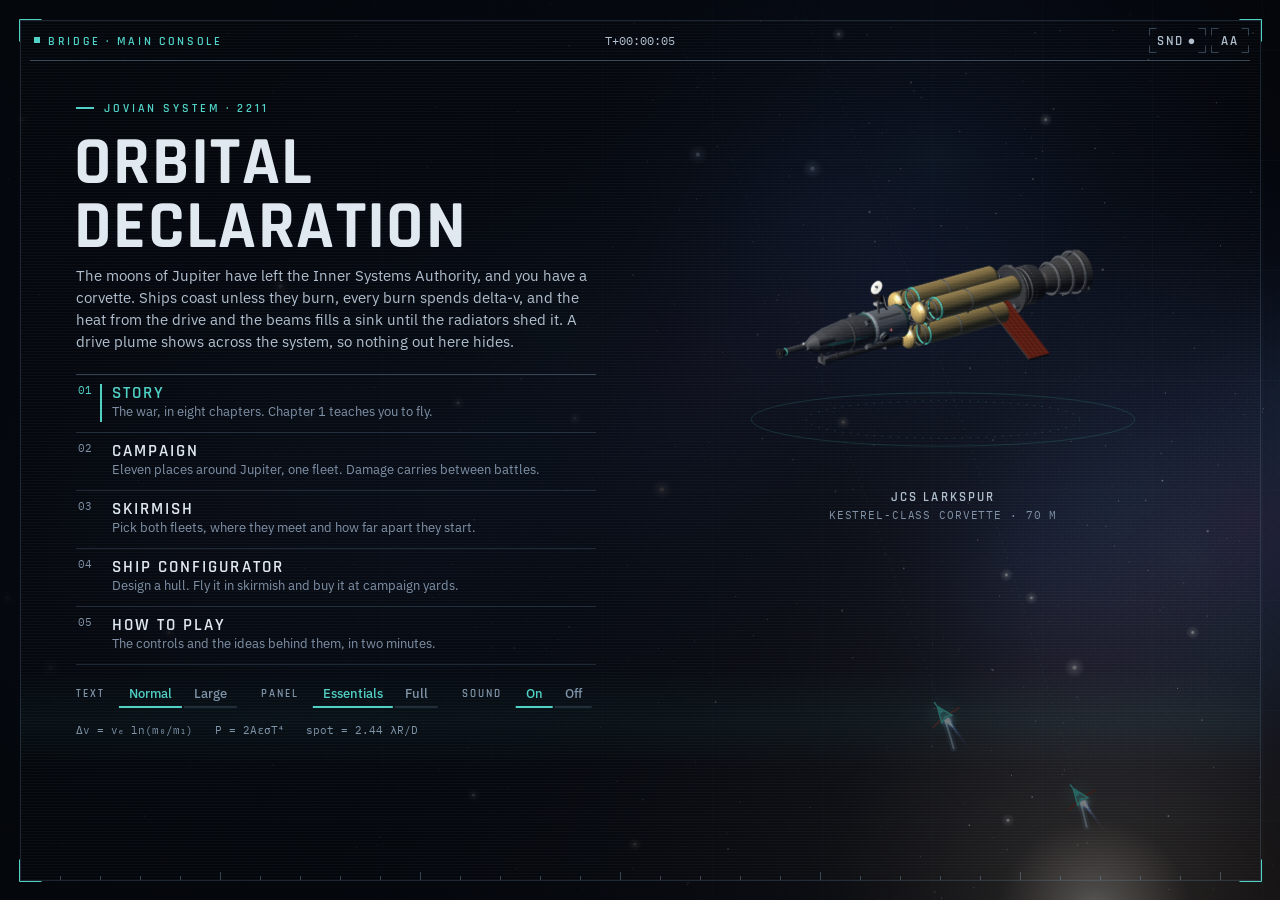
==== index.html @ f6b1c100 "Orbital Declaration v13: the game as live on Netlify The whole game tree as published at https://orb" ====
<!DOCTYPE html>
<html lang="en">
<head>
<meta charset="utf-8">
<meta name="viewport" content="width=device-width, initial-scale=1, viewport-fit=cover">
<title>Orbital Declaration</title>
<meta name="description" content="A hard science fiction space combat game. Newtonian motion, the rocket equation, heat that has to go somewhere, and no stealth at all. Eight story chapters, a campaign around Jupiter, skirmishes and a ship configurator.">
<meta name="theme-color" content="#04070c">
<meta name="color-scheme" content="dark">
<meta name="application-name" content="Orbital Declaration">
<meta name="apple-mobile-web-app-capable" content="yes">
<meta name="apple-mobile-web-app-status-bar-style" content="black-translucent">
<meta name="apple-mobile-web-app-title" content="Orbital Declaration">
<meta name="mobile-web-app-capable" content="yes">
<link rel="canonical" href="https://orbital-declaration.netlify.app/">
<link rel="icon" href="assets/site/icon.svg" type="image/svg+xml">
<link rel="alternate icon" href="favicon.ico" sizes="32x32">
<link rel="apple-touch-icon" href="assets/site/apple-touch-icon.png">
<link rel="manifest" href="manifest.webmanifest">
<meta property="og:type" content="website">
<meta property="og:site_name" content="Orbital Declaration">
<meta property="og:title" content="Orbital Declaration">
<meta property="og:description" content="A hard science fiction space combat game. Newtonian motion, the rocket equation, heat that has to go somewhere, and no stealth at all. Eight story chapters, a campaign around Jupiter, skirmishes and a ship configurator.">
<meta property="og:url" content="https://orbital-declaration.netlify.app/">
<meta property="og:image" content="https://orbital-declaration.netlify.app/assets/site/og.png">
<meta property="og:image:width" content="1200">
<meta property="og:image:height" content="630">
<meta property="og:image:alt" content="A cruiser under thrust in the Jovian system, with the title Orbital Declaration">
<meta name="twitter:card" content="summary_large_image">
<meta name="twitter:title" content="Orbital Declaration">
<meta name="twitter:description" content="A hard science fiction space combat game. Newtonian motion, the rocket equation, heat that has to go somewhere, and no stealth at all. Eight story chapters, a campaign around Jupiter, skirmishes and a ship configurator.">
<meta name="twitter:image" content="https://orbital-declaration.netlify.app/assets/site/og.png">
<link rel="preload" href="assets/site/fonts/rajdhani-700-latin.woff2" as="font" type="font/woff2" crossorigin>
<link rel="preload" href="assets/site/fonts/plexsans-400-latin.woff2" as="font" type="font/woff2" crossorigin>
<style>
  /* Fonts are served with the page (assets/site/fonts, SIL OFL): no third-party request on first load. */
  /* Self-hosted subsets of Rajdhani and IBM Plex (SIL Open Font License), from Google Fonts. */
  @font-face { font-family: 'IBM Plex Mono'; font-style: normal; font-weight: 400; font-display: swap; src: url(assets/site/fonts/plexmono-400-latin.woff2) format('woff2'); unicode-range: U+0000-00FF, U+0131, U+0152-0153, U+02BB-02BC, U+02C6, U+02DA, U+02DC, U+0304, U+0308, U+0329, U+2000-206F, U+20AC, U+2122, U+2191, U+2193, U+2212, U+2215, U+FEFF, U+FFFD; }
  @font-face { font-family: 'IBM Plex Mono'; font-style: normal; font-weight: 500; font-display: swap; src: url(assets/site/fonts/plexmono-500-latin.woff2) format('woff2'); unicode-range: U+0000-00FF, U+0131, U+0152-0153, U+02BB-02BC, U+02C6, U+02DA, U+02DC, U+0304, U+0308, U+0329, U+2000-206F, U+20AC, U+2122, U+2191, U+2193, U+2212, U+2215, U+FEFF, U+FFFD; }
  @font-face { font-family: 'IBM Plex Sans'; font-style: normal; font-weight: 400 500; font-display: swap; src: url(assets/site/fonts/plexsans-400-greek.woff2) format('woff2'); unicode-range: U+0370-0377, U+037A-037F, U+0384-038A, U+038C, U+038E-03A1, U+03A3-03FF; }
  @font-face { font-family: 'IBM Plex Sans'; font-style: normal; font-weight: 400 500; font-display: swap; src: url(assets/site/fonts/plexsans-400-latin.woff2) format('woff2'); unicode-range: U+0000-00FF, U+0131, U+0152-0153, U+02BB-02BC, U+02C6, U+02DA, U+02DC, U+0304, U+0308, U+0329, U+2000-206F, U+20AC, U+2122, U+2191, U+2193, U+2212, U+2215, U+FEFF, U+FFFD; }
  @font-face { font-family: 'Rajdhani'; font-style: normal; font-weight: 500; font-display: swap; src: url(assets/site/fonts/rajdhani-500-latin.woff2) format('woff2'); unicode-range: U+0000-00FF, U+0131, U+0152-0153, U+02BB-02BC, U+02C6, U+02DA, U+02DC, U+0304, U+0308, U+0329, U+2000-206F, U+20AC, U+2122, U+2191, U+2193, U+2212, U+2215, U+FEFF, U+FFFD; }
  @font-face { font-family: 'Rajdhani'; font-style: normal; font-weight: 600; font-display: swap; src: url(assets/site/fonts/rajdhani-600-latin.woff2) format('woff2'); unicode-range: U+0000-00FF, U+0131, U+0152-0153, U+02BB-02BC, U+02C6, U+02DA, U+02DC, U+0304, U+0308, U+0329, U+2000-206F, U+20AC, U+2122, U+2191, U+2193, U+2212, U+2215, U+FEFF, U+FFFD; }
  @font-face { font-family: 'Rajdhani'; font-style: normal; font-weight: 700; font-display: swap; src: url(assets/site/fonts/rajdhani-700-latin.woff2) format('woff2'); unicode-range: U+0000-00FF, U+0131, U+0152-0153, U+02BB-02BC, U+02C6, U+02DA, U+02DC, U+0304, U+0308, U+0329, U+2000-206F, U+20AC, U+2122, U+2191, U+2193, U+2212, U+2215, U+FEFF, U+FFFD; }
  /* Bridge glass: everything on screen is a readout projected on the bridge's glass. No cards, no rounded web
     controls, no frosted boxes. Hairlines, corner ticks, lit keys, tabular figures. */
  :root {
    --ground: #04070c; --glass: rgba(5, 9, 15, 0.74); --glass-2: rgba(5, 9, 15, 0.9); --glass-3: rgba(5, 9, 15, 0.97); --decide: #7fb8ff;
    --line: rgba(120, 150, 180, 0.22); --line-2: rgba(120, 150, 180, 0.42);
    --ink: #e0e8f0; --ink-2: #b1bfce; --dim: #7f91a7; --accent: #4fd1c5; --accent-ink: #04141a; --accent-2: #f0a04b; --civ: #b9c3d1;
    --good: #7ad97a; --warn: #ffb454; --crit: #ff6b6b; --blue: #7fb8ff; --brake: #8fa6bf;
    --display: 'Rajdhani', 'Bahnschrift', 'DIN Alternate', 'Segoe UI', sans-serif;
    --mono: 'IBM Plex Mono', ui-monospace, 'SF Mono', Menlo, Consolas, monospace;
    --sans: 'IBM Plex Sans', 'Segoe UI', system-ui, sans-serif;
    --tick: linear-gradient(var(--accent), var(--accent));
    --tickd: linear-gradient(var(--line-2), var(--line-2));
    color-scheme: dark;
  }
  html, body { height: 100%; }
  body { margin: 0; background: var(--ground); color: var(--ink); font-family: var(--sans); font-size: 14px; line-height: 1.45; overflow: hidden; -webkit-font-smoothing: antialiased; }
  html[data-text="large"] #hud, html[data-text="large"] #screens, html[data-text="large"] #tooltip { zoom: 1.18; }
  #app { position: relative; width: 100%; height: 100%; overflow: hidden; }
  #view { position: absolute; inset: 0; width: 100%; height: 100%; display: block; cursor: crosshair; touch-action: none; }
  ::-webkit-scrollbar { width: 6px; height: 6px; } ::-webkit-scrollbar-thumb { background: var(--line-2); } ::-webkit-scrollbar-track { background: transparent; }
  button, input, select { font: inherit; color: inherit; }
  /* keys: flat, square, bracketed at the corners; lit when active */
  button { background: transparent; border: 0; border-radius: 0; padding: 6px 12px; cursor: pointer; font-family: var(--display); font-weight: 600; letter-spacing: 0.1em; text-transform: uppercase; font-size: 12.5px; color: var(--ink-2); line-height: 1.2;
    background-image: var(--tickd), var(--tickd), var(--tickd), var(--tickd), var(--tickd), var(--tickd), var(--tickd), var(--tickd);
    background-size: 7px 1px, 1px 7px, 7px 1px, 1px 7px, 7px 1px, 1px 7px, 7px 1px, 1px 7px;
    background-position: left top, left top, right top, right top, left bottom, left bottom, right bottom, right bottom;
    background-repeat: no-repeat; transition: color 0.12s, background-color 0.12s; }
  button:hover { color: var(--ink); background-image: var(--tick), var(--tick), var(--tick), var(--tick), var(--tick), var(--tick), var(--tick), var(--tick); background-color: rgba(79,209,197,0.07); }
  button:focus-visible, input:focus-visible, select:focus-visible, [tabindex]:focus-visible { outline: 1px solid var(--accent); outline-offset: 2px; }
  button.primary { color: var(--accent); background-image: var(--tick), var(--tick), var(--tick), var(--tick), var(--tick), var(--tick), var(--tick), var(--tick); }
  button.primary:hover { background-color: var(--accent); color: var(--accent-ink); }
  button.active { background-color: var(--accent); color: var(--accent-ink); background-image: none; }
  button.danger { color: #ffb0b0; } button.danger:hover { background-color: rgba(255,107,107,0.14); }
  button.ghost { background-image: none; color: var(--dim); } button.ghost:hover { color: var(--ink); background-color: transparent; }
  button:disabled { opacity: 0.35; cursor: default; }
  button.sm { padding: 4px 9px; font-size: 11.5px; }
  button kbd { font-family: var(--mono); font-size: 9.5px; letter-spacing: 0; color: var(--dim); margin-left: 8px; border: 1px solid var(--line-2); padding: 0 4px; line-height: 13px; vertical-align: 1px; }
  button.active kbd, button.primary:hover kbd { color: var(--accent-ink); border-color: rgba(4,20,26,0.5); }
  input[type=range] { width: 100%; accent-color: var(--accent); }
  input[type=number], select { background: rgba(4,7,12,0.7); border: 0; border-bottom: 1px solid var(--line-2); border-radius: 0; padding: 4px 6px; font-family: var(--mono); font-size: 13px; width: 6.5em; color: var(--ink); }
  select { width: auto; }
  h1, h2, h3, h4 { font-family: var(--display); margin: 0; text-wrap: balance; letter-spacing: 0.02em; }
  h3 { font-size: 11.5px; text-transform: uppercase; letter-spacing: 0.18em; color: var(--dim); font-weight: 600; display: flex; align-items: center; gap: 8px; }
  h3::after { content: ''; flex: 1; height: 1px; background: var(--line); }
  .mono, .num { font-family: var(--mono); font-variant-numeric: tabular-nums; }
  [data-tip] { cursor: help; }
  .dim { color: var(--dim); }
  /* glass readouts: scrim, hairline, accent corner ticks; the background stays put while the content scrolls */
  .glass { background-color: var(--glass); border: 1px solid var(--line);
    background-image: var(--tick), var(--tick), var(--tick), var(--tick), repeating-linear-gradient(0deg, rgba(255,255,255,0.022) 0 1px, transparent 1px 3px);
    background-size: 14px 2px, 2px 14px, 14px 2px, 2px 14px, auto;
    background-position: left top, left top, right bottom, right bottom, 0 0; background-repeat: no-repeat, no-repeat, no-repeat, no-repeat, repeat; }

  /* ---- HUD ---- */
  #hud { position: absolute; inset: 0; pointer-events: none; display: grid; grid-template-rows: auto 1fr auto; grid-template-columns: 244px 1fr 328px; grid-template-areas: "top top top" "fleet . ship" "bottom bottom ship"; }
  #hud > * { pointer-events: auto; }
  #topbar { grid-area: top; display: flex; align-items: center; justify-content: space-between; gap: 12px; padding: 5px 14px; padding-top: calc(5px + env(safe-area-inset-top, 0px)); background: linear-gradient(180deg, rgba(4,7,12,0.92), rgba(4,7,12,0.55)); border-bottom: 1px solid var(--line); }
  .tb-left { display: flex; align-items: baseline; gap: 12px; min-width: 0; }
  .tb-left .mode { font-family: var(--display); font-weight: 700; letter-spacing: 0.22em; color: var(--accent); font-size: 11.5px; text-transform: uppercase; white-space: nowrap; }
  .tb-left .mission { font-family: var(--display); font-weight: 600; font-size: 17px; letter-spacing: 0.06em; text-transform: uppercase; white-space: nowrap; overflow: hidden; text-overflow: ellipsis; color: var(--ink-2); }
  .tb-mid { display: flex; align-items: center; gap: 14px; }
  #clock { font-family: var(--display); font-weight: 600; font-size: 24px; letter-spacing: 0.08em; font-variant-numeric: tabular-nums; color: var(--ink); line-height: 1; }
  .tb-right { display: flex; align-items: center; gap: 4px; }
  .tb-right > button { background-image: none; color: var(--dim); padding: 6px 9px; }
  .tb-right > button:hover { color: var(--accent); background-color: transparent; }
  .seg { display: inline-flex; gap: 1px; margin-right: 8px; }
  .seg button { background-image: none; border-bottom: 2px solid var(--line); padding: 5px 8px; min-width: 38px; color: var(--dim); }
  .seg button:hover { color: var(--ink); background-color: transparent; border-bottom-color: var(--line-2); }
  .seg button.active kbd { color: var(--accent); border-color: var(--accent); }
  .seg button.active { background-color: transparent; color: var(--accent); border-bottom-color: var(--accent); }
  #fleet { grid-area: fleet; align-self: start; margin: 12px; max-height: calc(100% - 24px); overflow: auto; }
  #fleet h3, #shipPanel h3 { padding: 8px 12px 4px; }
  .fleet-row { display: grid; grid-template-columns: 1fr auto; gap: 2px 8px; padding: 7px 12px 7px 14px; border-top: 1px solid var(--line); cursor: pointer; position: relative; }
  .fleet-row:hover { background: rgba(120,150,180,0.08); }
  .fleet-row.selected { background: rgba(79,209,197,0.1); box-shadow: inset 3px 0 0 var(--accent); }
  .fleet-row.targeted { box-shadow: inset 3px 0 0 var(--warn); }
  .fleet-row .name { font-family: var(--display); font-weight: 600; font-size: 15px; white-space: nowrap; overflow: hidden; text-overflow: ellipsis; min-width: 0; letter-spacing: 0.03em; }
  .fleet-row .order { font-family: var(--mono); font-size: 10.5px; color: var(--dim); text-align: right; text-transform: uppercase; letter-spacing: 0.06em; align-self: center; }
  .fleet-row .bars { grid-column: 1 / -1; display: grid; grid-template-columns: repeat(3, 1fr); gap: 6px; }
  .bar { height: 3px; background: rgba(255,255,255,0.1); overflow: hidden; position: relative; }
  .bar > i { position: absolute; left: 0; top: 0; bottom: 0; background: var(--blue); }
  .bar.heat > i { background: var(--good); } .bar.heat.warn > i { background: var(--warn); } .bar.heat.crit > i { background: var(--crit); }
  .bar.hull > i { background: var(--ink-2); } .bar.hull.crit > i { background: var(--crit); }
  .bar.dv > i { background: var(--blue); }
  .fleet-row.hostile .name { color: var(--accent-2); }
  .fleet-row.disabled { opacity: 0.55; }

  #shipPanel { grid-area: ship; margin: 12px; overflow: auto; display: flex; flex-direction: column; }
  #shipPanel .head { padding: 10px 12px 6px; display: flex; justify-content: space-between; align-items: flex-start; gap: 8px; }
  .portrait-wrap { position: relative; }
  .portrait-wrap .head-tools { position: absolute; top: 4px; right: 8px; display: flex; gap: 4px; }
  #shipPanel .head .name { font-family: var(--display); font-weight: 700; font-size: 19px; line-height: 1.05; letter-spacing: 0.03em; }
  #shipPanel .head .cls { color: var(--dim); font-size: 11px; font-family: var(--mono); text-transform: uppercase; letter-spacing: 0.08em; margin-top: 3px; }
  .head-r { display: flex; flex-direction: column; gap: 5px; align-items: flex-end; }
  .head-r .btnrow { justify-content: flex-end; }
  .portrait { display: block; width: 100%; height: 86px; border-bottom: 1px solid var(--line); background: linear-gradient(180deg, rgba(0,0,0,0.25), rgba(0,0,0,0)); cursor: zoom-in; }
  .badge { display: inline-block; font-family: var(--display); font-size: 10.5px; letter-spacing: 0.16em; text-transform: uppercase; padding: 1px 6px; border: 1px solid currentColor; white-space: nowrap; }
  .badge.JC { color: var(--accent); } .badge.ISA { color: var(--accent-2); } .badge.CIV { color: var(--civ); }
  .pill { display: inline-block; font-family: var(--mono); font-size: 10.5px; letter-spacing: 0.08em; text-transform: uppercase; padding: 0 6px; border-left: 2px solid var(--line-2); color: var(--ink-2); }
  .pill.warn { border-left-color: var(--warn); color: var(--warn); } .pill.crit { border-left-color: var(--crit); color: var(--crit); } .pill.good { border-left-color: var(--good); color: var(--good); }
  .section { padding: 9px 12px; border-bottom: 1px solid var(--line); }
  .section:last-child { border-bottom: 0; }
  .section h4 { font-size: 11px; letter-spacing: 0.18em; text-transform: uppercase; color: var(--dim); margin-bottom: 6px; display: flex; align-items: center; gap: 8px; font-weight: 600; }
  .section h4::after { content: ''; flex: 1; height: 1px; background: var(--line); order: 1; }
  .section h4 > :last-child:not(:first-child) { order: 2; }
  .kv { display: grid; grid-template-columns: auto 1fr; gap: 4px 10px; font-size: 13px; }
  .kv .k { color: var(--dim); white-space: nowrap; }
  .kv .v { font-family: var(--mono); font-variant-numeric: tabular-nums; text-align: right; white-space: normal; overflow-wrap: anywhere; line-height: 1.3; }
  .kv .v.good, .v.good { color: var(--good); } .kv .v.warn, .v.warn { color: var(--warn); } .kv .v.crit, .v.crit { color: var(--crit); }
  .btnrow { display: flex; flex-wrap: wrap; gap: 5px; }
  .btnrow button { flex: 1 1 auto; }
  .row { display: flex; align-items: center; gap: 8px; margin-top: 7px; }
  #pRange { width: 60px; }
  #pVmax { flex: 1; min-width: 96px; }
  .row label { color: var(--dim); font-size: 12px; white-space: nowrap; }
  .heatbar { height: 8px; background: rgba(255,255,255,0.07); overflow: hidden; position: relative; margin: 4px 0 7px; background-image: repeating-linear-gradient(90deg, transparent 0 calc(10% - 1px), rgba(255,255,255,0.14) calc(10% - 1px) 10%); }
  .heatbar > i { position: absolute; left: 0; top: 0; bottom: 0; background: linear-gradient(90deg, #7ad97a, #ffb454 60%, #ff5d5d); }
  .heatbar > b { position: absolute; left: 85%; top: 0; bottom: 0; width: 1px; background: rgba(255,107,107,0.8); }
  .sysbars { display: grid; grid-template-columns: auto 1fr auto; gap: 4px 8px; align-items: center; font-size: 12px; }
  .sysbars .k { color: var(--dim); } .sysbars .v { font-family: var(--mono); font-size: 12px; }
  .empty { color: var(--dim); font-size: 13px; padding: 16px 12px; }
  #shipPanel[data-detail="essentials"] [data-adv]:not(.force) { display: none; }
  .blurb { color: var(--dim); font-size: 12.5px; }

  /* vitals */
  .vitals { display: grid; grid-template-columns: repeat(3, minmax(0, 1fr)); gap: 6px; padding: 8px 12px 9px; border-bottom: 1px solid var(--line); }
  .vitals .k { display: block; font-family: var(--display); font-weight: 600; font-size: 10px; letter-spacing: 0.18em; text-transform: uppercase; color: var(--dim); }
  .vitals .v { display: block; font-family: var(--display); font-weight: 600; font-size: 19px; line-height: 1.1; font-variant-numeric: tabular-nums; white-space: normal; overflow-wrap: anywhere; letter-spacing: 0; }
  .vitals .v.warn { font-size: 16px; line-height: 1.15; }
  /* top bar next event */
  .next { font-family: var(--mono); font-size: 12px; color: var(--ink-2); white-space: nowrap; letter-spacing: 0.02em; }
  .next:empty { display: none; }
  .next::before { content: '▸ '; color: var(--accent); }
  /* map key: a strip, not a card */
  #legend { grid-area: fleet; align-self: end; margin: 12px; padding: 6px 10px 7px; font-size: 11px; color: var(--ink-2); display: grid; grid-template-columns: 1fr; gap: 2px 12px; max-width: 220px; box-sizing: border-box; background-color: var(--glass); border-top: 1px solid var(--line); }
  .lg-head { grid-column: 1 / -1; display: flex; justify-content: space-between; align-items: center; font-family: var(--display); font-weight: 600; font-size: 10.5px; letter-spacing: 0.18em; text-transform: uppercase; color: var(--dim); }
  .lg-head button { padding: 0 6px; font-size: 14px; line-height: 1.2; }
  .lg-row { display: flex; align-items: center; gap: 8px; white-space: nowrap; }
  .sw { display: inline-block; width: 22px; height: 0; border-top: 2px solid var(--accent); flex: none; }
  .sw.drift { border-top: 1px dashed rgba(180,192,207,0.7); }
  .sw.burn { border-top: 2px solid var(--accent); }
  .sw.brake { border-top: 2px solid var(--brake); }
  .sw.ring { width: 9px; height: 9px; border: 2px solid var(--ink); border-radius: 50%; margin: 0 6px; }
  .sw.sel { width: 9px; height: 9px; border: 1.5px solid #fff; border-radius: 50%; margin: 0 6px; }
  .sw.tgt { width: 9px; height: 9px; border: 2px solid #e8eef5; margin: 0 6px; }
  /* navigator */
  .nav { border-left: 3px solid var(--accent); background: linear-gradient(90deg, rgba(79,209,197,0.09), rgba(79,209,197,0)); }
  .nav[data-phase="burn"], .nav[data-phase="trim"] { border-left-color: var(--blue); background: linear-gradient(90deg, rgba(127,184,255,0.1), rgba(127,184,255,0)); }
  .nav[data-phase="brake"] { border-left-color: var(--brake); background: linear-gradient(90deg, rgba(143,166,191,0.14), rgba(143,166,191,0)); }
  .nav[data-phase="turn"] { border-left-color: var(--ink-2); background: linear-gradient(90deg, rgba(180,192,207,0.1), rgba(180,192,207,0)); }
  .nav[data-phase="warn"], .nav[data-phase="dry"], .nav[data-phase="disabled"], .nav[data-phase="lost"], .nav[data-phase="avoid"] { border-left-color: var(--crit); background: linear-gradient(90deg, rgba(255,107,107,0.12), rgba(255,107,107,0)); }
  .nav-head { font-size: 11px; letter-spacing: 0.18em; text-transform: uppercase; color: var(--dim); margin-bottom: 4px; display: flex; justify-content: space-between; align-items: center; font-family: var(--display); font-weight: 600; }
  .nav-line { font-size: 14.5px; font-weight: 500; line-height: 1.35; }
  .nav-sub { font-size: 12.5px; color: var(--ink-2); margin-top: 3px; line-height: 1.4; }
  .tipline { margin-top: 7px; padding: 4px 8px; border-left: 2px solid var(--accent); font-size: 12.5px; color: var(--ink-2); }
  .tipline::before { content: 'Tip · '; color: var(--accent); font-family: var(--display); font-weight: 600; letter-spacing: 0.08em; text-transform: uppercase; font-size: 11px; }

  /* gauges: instrument bars with tick marks */
  .gauge-row, .gauge-foot { display: flex; justify-content: space-between; align-items: baseline; font-size: 13px; gap: 8px; }
  .gauge-row .k { color: var(--dim); } .gauge-row .v { font-family: var(--mono); font-variant-numeric: tabular-nums; }
  .gauge-foot { font-size: 12px; color: var(--ink-2); margin-bottom: 6px; }
  .gauge { height: 10px; background: rgba(255,255,255,0.07); position: relative; overflow: hidden; margin: 5px 0 4px; background-image: repeating-linear-gradient(90deg, transparent 0 calc(10% - 1px), rgba(255,255,255,0.16) calc(10% - 1px) 10%); }
  .gauge .fill { position: absolute; left: 0; top: 0; bottom: 0; background: linear-gradient(90deg, #3f80d8, #7fb8ff); transition: width 0.3s; }
  .gauge .cost { position: absolute; top: 0; bottom: 0; background: repeating-linear-gradient(135deg, rgba(255,255,255,0.75) 0 3px, rgba(255,255,255,0.12) 3px 6px); transition: width 0.3s, left 0.3s; }
  .gauge .cost.over { background: repeating-linear-gradient(135deg, rgba(255,107,107,0.9) 0 3px, rgba(255,107,107,0.25) 3px 6px); }

  /* orders: a keyboard of lit keys */
  .orders { gap: 4px; }
  .orders button { position: relative; display: flex; flex-direction: column; align-items: flex-start; gap: 1px; flex: 1 1 44%; padding: 6px 10px; text-align: left; }
  .orders button > span { display: block; width: 100%; box-sizing: border-box; padding-right: 22px; white-space: nowrap; overflow: hidden; text-overflow: ellipsis; }
  .orders button > span kbd { position: absolute; top: 5px; right: 6px; margin: 0; }
  .orders button small { font-family: var(--mono); text-transform: none; letter-spacing: 0; font-weight: 400; font-size: 11px; color: var(--dim); white-space: nowrap; overflow: hidden; text-overflow: ellipsis; max-width: 100%; }
  .orders button.active small { color: var(--accent-ink); opacity: 0.8; }

  /* facing */
  .facing-row { display: flex; align-items: center; gap: 8px; margin-top: 7px; font-size: 13px; }
  .facing-row .k { color: var(--dim); white-space: nowrap; } .facing-row .facing { width: 52px; height: 20px; flex: none; }
  .facing-row .v { margin-left: auto; font-family: var(--mono); font-size: 12px; white-space: nowrap; overflow: hidden; text-overflow: ellipsis; }
  .facing polygon { fill: rgba(127,142,163,0.18); stroke: rgba(180,192,207,0.6); stroke-width: 1; }
  .facing .f-nose.seen { fill: var(--good); stroke: #fff; } .facing .f-flank.seen { fill: var(--warn); stroke: #fff; } .facing .f-tail.seen { fill: var(--crit); stroke: #fff; }

  #bottom { grid-area: bottom; display: grid; grid-template-columns: 1fr 320px; gap: 12px; margin: 0 12px 12px; align-items: end; }
  #log { padding: 6px 12px; max-height: 150px; overflow: auto; font-size: 12.5px; }
  #log .line { display: grid; grid-template-columns: 60px 96px 1fr; gap: 8px; padding: 2px 0; }
  #log .t { font-family: var(--mono); color: var(--dim); font-size: 11.5px; }
  #log .who { font-family: var(--display); font-weight: 600; letter-spacing: 0.08em; text-transform: uppercase; font-size: 11.5px; color: var(--ink-2); }
  #log .line.comms .who { color: var(--accent); } #log .line.warn .msg { color: var(--warn); } #log .line.alert .msg { color: var(--crit); } #log .line.good .msg { color: var(--good); }
  #objectives { padding: 8px 12px; }
  #objectives h3 { padding: 0 0 4px; }
  .obj { display: grid; grid-template-columns: 16px 1fr; gap: 2px 8px; padding: 3px 0; font-size: 12.5px; }
  .obj .mark { font-family: var(--mono); color: var(--dim); } .obj.done .mark { color: var(--good); } .obj.failed .mark { color: var(--crit); }
  .obj.done .text { color: var(--dim); text-decoration: line-through; }
  .obj .bar { grid-column: 2; height: 3px; }
  .obj .bar > i { background: var(--accent); }

  [hidden] { display: none !important; }
  /* advisory band: docked across the map above the log */
  #hint { position: absolute; left: 268px; right: 352px; bottom: 176px; background: var(--glass-3); -webkit-backdrop-filter: blur(8px); backdrop-filter: blur(8px); border-top: 1px solid rgba(79,209,197,0.5); border-bottom: 1px solid rgba(79,209,197,0.5); border-left: 3px solid var(--accent); padding: 10px 16px; display: grid; grid-template-columns: 1fr auto; gap: 8px 16px; align-items: center; }
  #hint p { margin: 0; font-size: 14px; line-height: 1.45; }
  #hint .eyebrow { font-family: var(--display); color: var(--accent); letter-spacing: 0.18em; text-transform: uppercase; font-size: 11px; margin-bottom: 3px; font-weight: 600; }
  #hint .hint-actions { display: flex; flex-direction: column; gap: 6px; align-items: stretch; }
  .glow { animation: glow 1.2s ease-in-out infinite alternate; }
  @keyframes glow { from { box-shadow: 0 0 0 0 rgba(79,209,197,0.0); } to { box-shadow: 0 0 0 3px rgba(79,209,197,0.6); } }
  /* comms line: docked at the top of the map */
  #toast { position: absolute; top: 54px; left: 268px; right: 352px; background: var(--glass-2); border-bottom: 1px solid var(--line); padding: 8px 16px; font-family: var(--display); font-size: 15px; letter-spacing: 0.06em; text-align: center; color: var(--ink-2); }
  #toast.comms { font-family: var(--sans); font-size: 14px; letter-spacing: 0; text-align: left; border-left: 3px solid var(--accent); color: var(--ink); }
  #toast.comms b { font-family: var(--display); color: var(--accent); letter-spacing: 0.12em; text-transform: uppercase; font-size: 12px; margin-right: 10px; }
  #tooltip { position: absolute; z-index: 30; max-width: 340px; background: var(--glass-2); border: 1px solid var(--line-2); border-left: 2px solid var(--accent); padding: 8px 10px; pointer-events: none; font-size: 12.5px; }
  #tooltip .tt-title { font-family: var(--display); font-weight: 700; font-size: 12px; letter-spacing: 0.14em; text-transform: uppercase; margin-bottom: 3px; color: var(--accent); }
  #tooltip .tt-body { color: var(--ink-2); }
  #tooltip .tt-formula { font-family: var(--mono); font-size: 11.5px; color: var(--ink); margin-top: 5px; padding-top: 5px; border-top: 1px dashed var(--line); white-space: pre-wrap; }

  /* ---- Screens: text on the glass, no cards ---- */
  .screen { position: absolute; inset: 0; z-index: 20; display: flex; align-items: flex-start; justify-content: center; background: radial-gradient(ellipse at 50% 40%, rgba(6,10,17,0.88), rgba(4,7,12,0.97)); overflow-y: scroll; scrollbar-gutter: stable; scrollbar-width: thin; scrollbar-color: rgba(127,184,255,0.45) transparent; padding: 28px 24px 72px; box-sizing: border-box; }
  .screen .card { margin: auto; width: min(760px, 100%); padding: 6px 0; }
  .screen .card.wide { width: min(1040px, 100%); }
  .screen.beside { justify-content: flex-start; align-items: center; background: linear-gradient(90deg, rgba(4,7,12,0.9) 0, rgba(4,7,12,0.78) 34%, rgba(4,7,12,0.2) 100%); }
  .screen.beside .card { width: min(520px, 100%); margin: auto auto auto 6vw; }
  .screen.beside .card.wide { width: min(640px, 100%); }
  /* a screen over the bridge dims the console so the map is all that shows through */
  body.screen-open #hud { opacity: 0.06; }
  body.screen-open #view { opacity: 0.12; }
  body.screen-open #hud * { pointer-events: none; }
  .fade-in { animation: fadein 0.4s ease-out; }
  @keyframes fadein { from { opacity: 0; transform: translateY(6px); } to { opacity: 1; transform: none; } }
  .eyebrow { font-family: var(--display); color: var(--accent); letter-spacing: 0.24em; text-transform: uppercase; font-size: 11.5px; font-weight: 600; display: flex; align-items: center; gap: 10px; }
  .eyebrow::before { content: ''; width: 18px; height: 2px; background: var(--accent); flex: none; }
  .title { font-family: var(--display); font-weight: 700; font-size: clamp(34px, 6vw, 64px); line-height: 0.95; letter-spacing: 0.02em; margin: 8px 0 6px; }
  .sub { color: var(--ink-2); font-size: 15px; max-width: 60ch; }
  /* console list: the mode picker and chapter list */
  .menu-actions { display: grid; grid-template-columns: 1fr; gap: 0; margin: 22px 0 8px; border-top: 1px solid var(--line-2); }
  .menu-actions.cols { grid-template-columns: 1fr 1fr; column-gap: 24px; }
  .menu-actions button { position: relative; padding: 11px 12px 11px 34px; font-size: 16px; text-align: left; display: flex; flex-direction: column; gap: 2px; align-items: flex-start; border-bottom: 1px solid var(--line); background-image: none; color: var(--ink); letter-spacing: 0.12em; counter-increment: entry; }
  .menu-actions button::before { content: counter(entry, decimal-leading-zero); position: absolute; left: 0; top: 13px; font-family: var(--mono); font-size: 11px; color: var(--dim); letter-spacing: 0; }
  .menu-actions button::after { content: ''; position: absolute; left: 20px; top: 12px; bottom: 12px; width: 2px; background: transparent; }
  .menu-actions button:hover, .menu-actions button:focus-visible { background-color: rgba(79,209,197,0.06); color: var(--accent); outline: 0; }
  .menu-actions button:hover::after, .menu-actions button:focus-visible::after, .menu-actions button.primary::after { background: var(--accent); }
  .menu-actions button.primary { color: var(--accent); }
  .menu-actions button.primary:hover { background-color: rgba(79,209,197,0.1); color: var(--accent); }
  .menu-actions button small { font-family: var(--sans); text-transform: none; letter-spacing: 0; font-weight: 400; color: var(--dim); font-size: 12.5px; }
  .menu-actions { counter-reset: entry; }
  .foot { color: var(--dim); font-size: 11.5px; display: flex; flex-wrap: wrap; gap: 6px 18px; margin-top: 14px; font-family: var(--mono); letter-spacing: 0.04em; }
  .settings { display: flex; flex-wrap: wrap; gap: 8px 22px; align-items: center; margin-top: 14px; padding-top: 10px; border-top: 1px solid var(--line); font-size: 11px; color: var(--dim); font-family: var(--display); letter-spacing: 0.18em; text-transform: uppercase; font-weight: 600; }
  .settings .seg { margin: 0; }
  .settings .seg button { text-transform: none; font-family: var(--sans); font-weight: 500; font-size: 12.5px; letter-spacing: 0; min-width: 0; padding: 3px 8px; }
  .settings label { display: flex; align-items: center; gap: 8px; }
  .brief p { margin: 0 0 10px; max-width: 68ch; font-size: 14.5px; }
  .brief h3 { margin: 12px 0 6px; }
  .brief .meta { font-family: var(--mono); color: var(--dim); font-size: 12.5px; margin: 8px 0 14px; letter-spacing: 0.04em; text-transform: uppercase; }
  .brief .comm { border-left: 2px solid var(--accent); padding: 4px 12px; margin: 8px 0 12px; color: var(--ink-2); font-style: italic; max-width: 68ch; }
  .brief .comm b { font-style: normal; font-family: var(--display); letter-spacing: 0.12em; text-transform: uppercase; color: var(--accent); font-size: 12px; display: block; }
  .objlist { margin: 6px 0 16px; padding: 0; list-style: none; }
  .objlist li { padding: 4px 0 4px 20px; position: relative; }
  .objlist li::before { content: '◇'; position: absolute; left: 0; color: var(--accent); }
  .actions { display: flex; flex-wrap: wrap; gap: 8px; margin-top: 18px; }
  .actions button { padding: 9px 18px; font-size: 13.5px; }
  .stats { display: grid; grid-template-columns: 1fr 1fr; gap: 0 28px; margin: 14px 0 4px; border-top: 1px solid var(--line-2); }
  .stat { display: flex; justify-content: space-between; align-items: baseline; gap: 12px; padding: 7px 0; border-bottom: 1px solid var(--line); }
  .stat .k { color: var(--dim); font-size: 11px; text-transform: uppercase; letter-spacing: 0.16em; font-family: var(--display); font-weight: 600; }
  .stat .v { font-family: var(--mono); font-size: 15px; text-align: right; }
  .debrief-victory .title { color: var(--accent); } .debrief-defeat .title { color: var(--crit); }
  .help h4 { font-size: 12px; letter-spacing: 0.18em; text-transform: uppercase; color: var(--accent); margin: 16px 0 4px; }
  .help p, .help li { font-size: 13.5px; max-width: 72ch; }
  .help kbd { font-family: var(--mono); border: 1px solid var(--line-2); padding: 0 5px; font-size: 11.5px; }

  /* physics panel: sections, not boxes */
  .phys { display: grid; grid-template-columns: repeat(auto-fit, minmax(320px, 1fr)); gap: 0 28px; margin-top: 12px; }
  .phys .box { border-top: 1px solid var(--line-2); padding: 10px 0 14px; }
  .phys .box.wide { grid-column: 1 / -1; }
  .phys .box h4 { font-family: var(--display); font-size: 12px; letter-spacing: 0.18em; text-transform: uppercase; color: var(--accent); margin-bottom: 5px; }
  .phys .box p { margin: 0 0 6px; color: var(--ink-2); font-size: 13px; }
  .phys .box .f { font-family: var(--mono); font-size: 12.5px; color: var(--ink); white-space: pre-wrap; border-left: 2px solid var(--line-2); padding: 4px 10px; }
  .phys .plot { width: 100%; height: 220px; display: block; margin-top: 8px; }

  /* hull view */
  .hullview { display: grid; grid-template-columns: minmax(0, 1fr) 300px; gap: 18px; margin-top: 12px; }
  .hullview .pic { position: relative; height: 440px; }
  .hullview .pic canvas { position: absolute; inset: 0; width: 100%; height: 100%; display: block; border-top: 1px solid var(--line-2); border-bottom: 1px solid var(--line-2); background: radial-gradient(ellipse at 50% 50%, #141e2c, #04070c 78%); }
  .hullview .kv { align-content: start; font-size: 13px; border-top: 1px solid var(--line-2); padding-top: 8px; }
  .hullview .kv .k { padding: 2px 0; } .hullview .kv .v { padding: 2px 0; }
  .hullview .views { display: flex; gap: 4px; margin-bottom: 8px; }

  /* campaign map */
  #campMap { width: 100%; height: 440px; display: block; border-top: 1px solid var(--line-2); border-bottom: 1px solid var(--line-2); background: #04070c; }
  .camp-grid { display: grid; grid-template-columns: 1fr 300px; gap: 14px; }
  .camp-side { display: flex; flex-direction: column; gap: 10px; }
  .camp-side .box { border-top: 1px solid var(--line-2); padding: 8px 0; font-size: 12.5px; }
  .camp-side .box h4 { font-family: var(--display); font-size: 11px; letter-spacing: 0.18em; text-transform: uppercase; color: var(--dim); margin-bottom: 4px; }
  .camp-side .ship { display: grid; grid-template-columns: 1fr auto; gap: 4px 8px; padding: 3px 0; border-top: 1px solid var(--line); }
  .camp-side .ship .bars { grid-column: 1 / -1; display: grid; grid-template-columns: repeat(2, 1fr); gap: 6px; }
  .skirm { display: grid; grid-template-columns: 1fr 1fr; gap: 16px; margin-top: 12px; }
  .skirm .col h4 { font-family: var(--display); font-size: 12px; letter-spacing: 0.18em; text-transform: uppercase; margin-bottom: 6px; }
  .skirm .col h4.JC { color: var(--accent); } .skirm .col h4.ISA { color: var(--accent-2); }
  .skirm .line { display: grid; grid-template-columns: 1fr 5em; gap: 8px; align-items: center; padding: 3px 0; border-bottom: 1px solid var(--line); }
  .skirm input[type=number] { width: 4.5em; }
  .opts { display: grid; grid-template-columns: repeat(auto-fit, minmax(200px, 1fr)); gap: 10px; margin-top: 12px; }
  .opts label { display: flex; flex-direction: column; gap: 4px; color: var(--dim); font-size: 12.5px; }

  @media (max-width: 900px) {
    .camp-grid { grid-template-columns: 1fr; }
    #campMap { height: 260px; }
    /* One column that can never grow past the viewport: the top bar wraps instead of widening the grid. */
    #hud { grid-template-columns: minmax(0, 1fr); grid-template-rows: auto auto minmax(180px, 1fr) auto auto; grid-template-areas: "top" "hint" "." "ship" "bottom"; }
    #btnFit, #btnHull, #modeLabel { display: none; }
    #topbar { flex-wrap: wrap; gap: 6px 10px; padding-left: 8px; padding-right: 8px; }
    .tb-left, .tb-mid, .tb-right { min-width: 0; flex-wrap: wrap; }
    #clock { font-size: 18px; }
    .seg button { min-width: 34px; padding: 5px 6px; }
    #fleet { display: none; }
    #shipPanel { margin: 0 8px 6px; max-height: 36vh; background-color: var(--glass-3); }
    .portrait { height: 44px; }
    #bottom { grid-template-columns: minmax(0, 1fr); margin: 0 8px 8px; }
    #log { max-height: 96px; font-size: 12px; }
    #log .line { grid-template-columns: 58px 60px minmax(0, 1fr); gap: 6px; }
    #log .line .t { font-size: 11px; }
    .nav-line { display: -webkit-box; -webkit-line-clamp: 2; -webkit-box-orient: vertical; overflow: hidden; }
    .nav-sub { display: none; }
    #log .who { overflow: hidden; text-overflow: ellipsis; white-space: nowrap; font-size: 10.5px; }
    #log .line > :last-child { overflow-wrap: anywhere; }
    #objectives { display: none; }
    .tb-left .mission { display: none; }
    /* the advisory band sits in the flow under the top bar, so it pushes the map down instead of covering it */
    #hint { position: static; grid-area: hint; margin: 0 8px 4px; grid-template-columns: 1fr; }
    #legend { display: none; }
    #toast { left: 0; right: 0; top: auto; bottom: calc(36vh + 110px); }
    #hint:not([hidden]) ~ #toast { display: none; }
    .screen { padding: 20px 16px; }
    .screen.beside { justify-content: center; }
    .screen.beside .card { margin-left: 0; }
    .menu-actions.cols { grid-template-columns: 1fr; }
    .stats { grid-template-columns: 1fr; }
    .hullview { grid-template-columns: 1fr; }
    .hullview .pic { height: 260px; }
    .vitals .v { font-size: 17px; }
    #hint .hint-actions { flex-direction: row; }
  }
  @media (prefers-reduced-motion: reduce) { .glow { animation: none; box-shadow: 0 0 0 3px rgba(79,209,197,0.6); } .gauge .fill, .gauge .cost { transition: none; } .fade-in { animation: none; } }
  /* bridge console mirror: real keys for keyboards and screen readers, off the glass (the console itself is drawn on #view) */
  #bridgeA11y { position: absolute; left: 0; top: 0; width: 1px; height: 1px; overflow: hidden; clip: rect(0 0 0 0); clip-path: inset(50%); white-space: nowrap; }
  #bridgeA11y button { background-image: none; padding: 0; }
  /* boot splash: the title where the menu will appear, shown only until the scripts have loaded (main.js removes it) */
  #boot { position: absolute; inset: 0; z-index: 25; display: flex; align-items: center; padding: 28px calc(6vw + 24px); box-sizing: border-box; background: linear-gradient(90deg, rgba(4,7,12,0.9) 0, rgba(4,7,12,0.78) 34%, rgba(4,7,12,0.2) 100%); }
  #boot .card { width: min(520px, 100%); }
  #boot .load { margin-top: 20px; font-family: var(--mono); font-size: 11.5px; letter-spacing: 0.1em; text-transform: uppercase; color: var(--dim); }
  #boot .load::after { content: '_'; animation: blink 1s steps(2, start) infinite; }
  @keyframes blink { to { visibility: hidden; } }
  @media (max-width: 900px) { #boot { padding: 20px 16px; } }
  @media (prefers-reduced-motion: reduce) { #boot .load::after { animation: none; } }
</style>
</head>
<body>

<div id="app">
  <canvas id="view" aria-label="Tactical map"></canvas>
  <div id="hud" hidden>
    <header id="topbar">
      <div class="tb-left"><span class="mode" id="modeLabel">Story</span><span class="mission" id="missionName">—</span></div>
      <div class="tb-mid"><span id="clock" data-tip="clock">00:00:00</span><span id="warpLabel" class="pill">paused</span><span id="next" class="next" data-tip="next"></span><button id="btnSkip" class="sm" hidden data-tip="skip">Skip ahead</button></div>
      <div class="tb-right">
        <div class="seg" id="warp" data-tip="warp" role="group" aria-label="Time warp">
          <button data-warp="0" id="warp0" title="Pause (space)" aria-label="Pause">⏸</button>
          <button data-warp="1" id="warp1" aria-label="Real time">1×</button>
          <button data-warp="4" id="warp4" aria-label="4 times">4×</button>
          <button data-warp="16" id="warp16" aria-label="16 times">16×</button>
          <button data-warp="64" id="warp64" aria-label="64 times">64×</button>
        </div>
        <button id="btnFit" class="sm" data-tip="fit" title="Show all ships (Home)">Show all</button>
        <button id="btnHull" class="sm" data-tip="hullview" title="Hull view (V)">Hull<kbd>V</kbd></button>
        <button id="btnPhysics" class="sm" data-tip="physics" title="Physics (P)">Physics</button>
        <button id="btnHelp" class="sm">Help</button>
        <button id="btnMenu" class="sm">Menu</button>
      </div>
    </header>
    <aside id="fleet" class="glass" aria-label="Ships and contacts"><h3>Ships</h3><div id="fleetList"></div></aside>
    <div id="legend" aria-label="Map key"><div class="lg-head"><span>Map key</span><button id="legendClose" class="sm ghost" aria-label="Hide the map key">×</button></div>
      <div class="lg-row"><i class="sw drift"></i>drift if nothing burns</div>
      <div class="lg-row"><i class="sw burn"></i>burning</div>
      <div class="lg-row"><i class="sw brake"></i>braking tail-first</div>
      <div class="lg-row"><i class="sw ring"></i>flip · arrival</div>
      <div class="lg-row"><i class="sw sel"></i>selected</div>
      <div class="lg-row"><i class="sw tgt"></i>target</div>
    </div>
    <aside id="shipPanel" class="glass" aria-label="Ship panel" data-detail="essentials"><div class="empty">Click one of your ships to take command, or pick it from the list.</div></aside>
    <section id="bottom">
      <div id="log" class="glass" aria-live="polite" aria-label="Log"></div>
      <div id="objectives" class="glass"><h3>Objectives</h3><div id="objList"></div></div>
    </section>
    <div id="hint" hidden role="status"><div class="hint-body"><div class="eyebrow" id="hintStep">Hint</div><p id="hintText"></p></div><div class="hint-actions"><button id="hintOk" class="sm primary">Got it<kbd>⏎</kbd></button><button id="hintSkip" class="sm ghost" hidden>Skip tour</button></div></div>
    <div id="toast" hidden role="status"></div>
  </div>
  <div id="tooltip" hidden role="tooltip"></div>
  <div id="screens"></div>
  <div id="bridgeA11y"></div>
  <div id="boot"><div class="card"><div class="eyebrow">Jovian system · 2211</div><h1 class="title">Orbital<br>Declaration</h1><p class="sub">A hard science fiction space combat game. Newtonian motion, the rocket equation, heat that has to go somewhere, and no stealth at all.</p><p class="load">Loading the bridge</p><noscript><p class="sub">The bridge needs JavaScript. Please enable it, or open the page in a current browser.</p></noscript></div></div>
</div>

<script src="js/util.js"></script>
<script src="js/physics.js"></script>
<script src="js/ships.js"></script>
<script src="js/autopilot.js"></script>
<script src="js/ai.js"></script>
<script src="js/guide.js"></script>
<script src="js/damage.js"></script>
<script src="js/crew.js"></script>
<script src="js/sensors.js"></script>
<script src="js/sim.js"></script>
<script src="js/shipart.js"></script>
<script src="js/render.js"></script>
<script src="js/ui.js"></script>
<script src="js/sound.js"></script>
<script src="js/bridge.js"></script>
<script src="js/story.js"></script>
<script src="js/campaign.js"></script>
<script src="js/skirmish.js"></script>
<script src="js/engagement.js"></script>
<script src="js/decisions.js"></script>
<script src="js/configurator.js"></script>
<script src="js/main.js"></script>
</body>
</html>
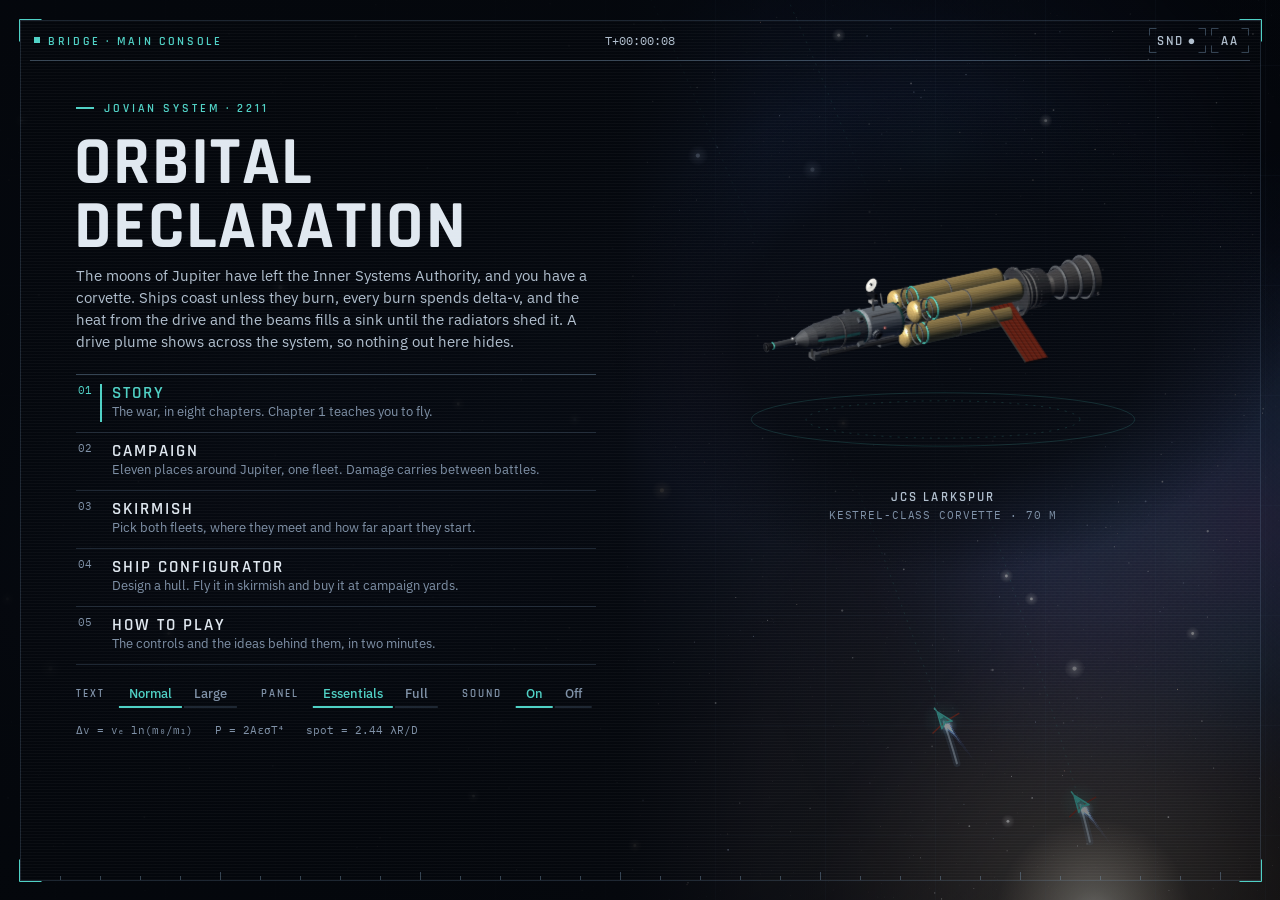
==== commit 5ba1d411: "Orbital Declaration v15: graphics and polish pass A graphics and polish pass through three rounds of" ====
--- a/index.html
+++ b/index.html
@@ -96,7 +96,9 @@
     background-position: left top, left top, right bottom, right bottom, 0 0; background-repeat: no-repeat, no-repeat, no-repeat, no-repeat, repeat; }
 
   /* ---- HUD ---- */
-  #hud { position: absolute; inset: 0; pointer-events: none; display: grid; grid-template-rows: auto 1fr auto; grid-template-columns: 244px 1fr 328px; grid-template-areas: "top top top" "fleet . ship" "bottom bottom ship"; }
+  /* The map key has a row of its own under the ship list, so a long list scrolls (or the key folds to its header)
+     instead of printing over the key. */
+  #hud { position: absolute; inset: 0; pointer-events: none; display: grid; grid-template-rows: auto minmax(0, 1fr) auto auto; grid-template-columns: 244px 1fr 328px; grid-template-areas: "top top top" "fleet . ship" "legend . ship" "bottom bottom ship"; }
   #hud > * { pointer-events: auto; }
   #topbar { grid-area: top; display: flex; align-items: center; justify-content: space-between; gap: 12px; padding: 5px 14px; padding-top: calc(5px + env(safe-area-inset-top, 0px)); background: linear-gradient(180deg, rgba(4,7,12,0.92), rgba(4,7,12,0.55)); border-bottom: 1px solid var(--line); }
   .tb-left { display: flex; align-items: baseline; gap: 12px; min-width: 0; }
@@ -114,13 +116,15 @@
   .seg button.active { background-color: transparent; color: var(--accent); border-bottom-color: var(--accent); }
   #fleet { grid-area: fleet; align-self: start; margin: 12px; max-height: calc(100% - 24px); overflow: auto; }
   #fleet h3, #shipPanel h3 { padding: 8px 12px 4px; }
-  .fleet-row { display: grid; grid-template-columns: 1fr auto; gap: 2px 8px; padding: 7px 12px 7px 14px; border-top: 1px solid var(--line); cursor: pointer; position: relative; }
+  /* A name prints in full: when the name and the status do not fit on one line, the status wraps under the name
+     (right-aligned, so the status column stays at the right edge) instead of cutting the name to "ISV Cori…". */
+  .fleet-row { display: flex; flex-wrap: wrap; align-items: center; gap: 2px 8px; padding: 7px 12px 7px 14px; border-top: 1px solid var(--line); cursor: pointer; position: relative; }
   .fleet-row:hover { background: rgba(120,150,180,0.08); }
   .fleet-row.selected { background: rgba(79,209,197,0.1); box-shadow: inset 3px 0 0 var(--accent); }
   .fleet-row.targeted { box-shadow: inset 3px 0 0 var(--warn); }
-  .fleet-row .name { font-family: var(--display); font-weight: 600; font-size: 15px; white-space: nowrap; overflow: hidden; text-overflow: ellipsis; min-width: 0; letter-spacing: 0.03em; }
-  .fleet-row .order { font-family: var(--mono); font-size: 10.5px; color: var(--dim); text-align: right; text-transform: uppercase; letter-spacing: 0.06em; align-self: center; }
-  .fleet-row .bars { grid-column: 1 / -1; display: grid; grid-template-columns: repeat(3, 1fr); gap: 6px; }
+  .fleet-row .name { flex: 0 1 auto; max-width: 100%; font-family: var(--display); font-weight: 600; font-size: 15px; white-space: nowrap; overflow: hidden; text-overflow: ellipsis; min-width: 0; letter-spacing: 0.03em; }
+  .fleet-row .order { flex: 0 0 auto; max-width: 100%; margin-left: auto; font-family: var(--mono); font-size: 10.5px; color: var(--dim); text-align: right; text-transform: uppercase; letter-spacing: 0.06em; align-self: center; }
+  .fleet-row .bars { flex: 1 1 100%; display: grid; grid-template-columns: repeat(3, 1fr); gap: 6px; }
   .bar { height: 3px; background: rgba(255,255,255,0.1); overflow: hidden; position: relative; }
   .bar > i { position: absolute; left: 0; top: 0; bottom: 0; background: var(--blue); }
   .bar.heat > i { background: var(--good); } .bar.heat.warn > i { background: var(--warn); } .bar.heat.crit > i { background: var(--crit); }
@@ -176,17 +180,20 @@
   .next:empty { display: none; }
   .next::before { content: '▸ '; color: var(--accent); }
   /* map key: a strip, not a card */
-  #legend { grid-area: fleet; align-self: end; margin: 12px; padding: 6px 10px 7px; font-size: 11px; color: var(--ink-2); display: grid; grid-template-columns: 1fr; gap: 2px 12px; max-width: 220px; box-sizing: border-box; background-color: var(--glass); border-top: 1px solid var(--line); }
+  #legend { grid-area: legend; align-self: end; margin: 0 12px 12px; padding: 6px 10px 7px; font-size: 11px; color: var(--ink-2); display: grid; grid-template-columns: minmax(0, 1fr); gap: 2px 12px; max-width: 220px; box-sizing: border-box; background-color: var(--glass); border-top: 1px solid var(--line); }
   .lg-head { grid-column: 1 / -1; display: flex; justify-content: space-between; align-items: center; font-family: var(--display); font-weight: 600; font-size: 10.5px; letter-spacing: 0.18em; text-transform: uppercase; color: var(--dim); }
-  .lg-head button { padding: 0 6px; font-size: 14px; line-height: 1.2; }
-  .lg-row { display: flex; align-items: center; gap: 8px; white-space: nowrap; }
-  .sw { display: inline-block; width: 22px; height: 0; border-top: 2px solid var(--accent); flex: none; }
-  .sw.drift { border-top: 1px dashed rgba(180,192,207,0.7); }
-  .sw.burn { border-top: 2px solid var(--accent); }
-  .sw.brake { border-top: 2px solid var(--brake); }
-  .sw.ring { width: 9px; height: 9px; border: 2px solid var(--ink); border-radius: 50%; margin: 0 6px; }
-  .sw.sel { width: 9px; height: 9px; border: 1.5px solid #fff; border-radius: 50%; margin: 0 6px; }
-  .sw.tgt { width: 9px; height: 9px; border: 2px solid #e8eef5; margin: 0 6px; }
+  .lg-head button { padding: 1px 7px; font-size: 10px; line-height: 1.3; letter-spacing: 0.16em; margin-right: -4px; }
+  #legend.folded .lg-row { display: none; }
+  #legend.folded { padding-bottom: 6px; }
+  .lg-row { display: flex; align-items: center; gap: 8px; line-height: 1.3; }  /* a long row wraps inside the key's 220 px, so the Hide key stays in the box */
+  /* the map key's swatches (scoped: the configurator has a .sw of its own) */
+  #legend .sw { display: inline-block; width: 22px; height: 0; border-top: 2px solid var(--accent); flex: none; }
+  #legend .sw.drift { border-top: 1px dashed rgba(180,192,207,0.7); }
+  #legend .sw.burn { border-top: 2px solid var(--accent); }
+  #legend .sw.brake { border-top: 2px solid var(--brake); }
+  #legend .sw.ring { width: 9px; height: 9px; border: 2px solid var(--ink); border-radius: 50%; margin: 0 6px; }
+  #legend .sw.sel { width: 9px; height: 9px; border: 1.5px solid #fff; border-radius: 50%; margin: 0 6px; }
+  #legend .sw.tgt { width: 9px; height: 9px; border: 2px solid #e8eef5; margin: 0 6px; }
   /* navigator */
   .nav { border-left: 3px solid var(--accent); background: linear-gradient(90deg, rgba(79,209,197,0.09), rgba(79,209,197,0)); }
   .nav[data-phase="burn"], .nav[data-phase="trim"] { border-left-color: var(--blue); background: linear-gradient(90deg, rgba(127,184,255,0.1), rgba(127,184,255,0)); }
@@ -225,9 +232,11 @@
 
   #bottom { grid-area: bottom; display: grid; grid-template-columns: 1fr 320px; gap: 12px; margin: 0 12px 12px; align-items: end; }
   #log { padding: 6px 12px; max-height: 150px; overflow: auto; font-size: 12.5px; }
-  #log .line { display: grid; grid-template-columns: 60px 96px 1fr; gap: 8px; padding: 2px 0; }
+  #log .line { display: grid; grid-template-columns: 60px 118px 1fr; gap: 8px; padding: 2px 0; }
   #log .t { font-family: var(--mono); color: var(--dim); font-size: 11.5px; }
-  #log .who { font-family: var(--display); font-weight: 600; letter-spacing: 0.08em; text-transform: uppercase; font-size: 11.5px; color: var(--ink-2); }
+  #log .who { font-family: var(--display); font-weight: 600; letter-spacing: 0.08em; text-transform: uppercase; font-size: 11.5px; color: var(--ink-2); white-space: nowrap; overflow: hidden; text-overflow: ellipsis; min-width: 0; }
+  /* a line scrolled half out of the top of the log is hidden until it is whole again (ui.js logFit) */
+  #log .line.cut { visibility: hidden; }
   #log .line.comms .who { color: var(--accent); } #log .line.warn .msg { color: var(--warn); } #log .line.alert .msg { color: var(--crit); } #log .line.good .msg { color: var(--good); }
   #objectives { padding: 8px 12px; }
   #objectives h3 { padding: 0 0 4px; }
@@ -243,12 +252,23 @@
   #hint p { margin: 0; font-size: 14px; line-height: 1.45; }
   #hint .eyebrow { font-family: var(--display); color: var(--accent); letter-spacing: 0.18em; text-transform: uppercase; font-size: 11px; margin-bottom: 3px; font-weight: 600; }
   #hint .hint-actions { display: flex; flex-direction: column; gap: 6px; align-items: stretch; }
+  /* a tour step over an open card on a short laptop folds to its step line and its keys until the card closes
+     (ui.js bandLayout); the fold line says why the words are gone */
+  #hint .hint-fold { display: none; }
+  #hint.folded { padding-top: 5px; padding-bottom: 5px; }
+  #hint.folded .hint-body { display: flex; align-items: center; gap: 14px; min-width: 0; }
+  #hint.folded .eyebrow { margin: 0; flex: none; }
+  #hint.folded #hintText { display: none; }
+  #hint.folded .hint-fold { display: block; min-width: 0; font-size: 12.5px; color: var(--dim); white-space: nowrap; overflow: hidden; text-overflow: ellipsis; }
+  #hint.folded .hint-actions { flex-direction: row; align-items: center; }
   .glow { animation: glow 1.2s ease-in-out infinite alternate; }
   @keyframes glow { from { box-shadow: 0 0 0 0 rgba(79,209,197,0.0); } to { box-shadow: 0 0 0 3px rgba(79,209,197,0.6); } }
   /* comms line: docked at the top of the map */
-  #toast { position: absolute; top: 54px; left: 268px; right: 352px; background: var(--glass-2); border-bottom: 1px solid var(--line); padding: 8px 16px; font-family: var(--display); font-size: 15px; letter-spacing: 0.06em; text-align: center; color: var(--ink-2); }
-  #toast.comms { font-family: var(--sans); font-size: 14px; letter-spacing: 0; text-align: left; border-left: 3px solid var(--accent); color: var(--ink); }
+  /* one banner style for every line: a notice has the steel bar, a line someone says has the teal bar and the speaker */
+  #toast { position: absolute; top: 54px; left: 268px; right: 352px; background: var(--glass-2); border-bottom: 1px solid var(--line); border-left: 3px solid var(--line-2); padding: 8px 16px; font-family: var(--sans); font-size: 14px; letter-spacing: 0; text-align: left; color: var(--ink); }
+  #toast.comms { border-left-color: var(--accent); }
   #toast.comms b { font-family: var(--display); color: var(--accent); letter-spacing: 0.12em; text-transform: uppercase; font-size: 12px; margin-right: 10px; }
+  #toast .tag { font-family: var(--mono); font-size: 11px; letter-spacing: 0.06em; text-transform: uppercase; color: var(--dim); margin-left: 10px; padding-left: 8px; border-left: 1px solid var(--line-2); white-space: nowrap; }
   #tooltip { position: absolute; z-index: 30; max-width: 340px; background: var(--glass-2); border: 1px solid var(--line-2); border-left: 2px solid var(--accent); padding: 8px 10px; pointer-events: none; font-size: 12.5px; }
   #tooltip .tt-title { font-family: var(--display); font-weight: 700; font-size: 12px; letter-spacing: 0.14em; text-transform: uppercase; margin-bottom: 3px; color: var(--accent); }
   #tooltip .tt-body { color: var(--ink-2); }
@@ -261,6 +281,34 @@
   .screen.beside { justify-content: flex-start; align-items: center; background: linear-gradient(90deg, rgba(4,7,12,0.9) 0, rgba(4,7,12,0.78) 34%, rgba(4,7,12,0.2) 100%); }
   .screen.beside .card { width: min(520px, 100%); margin: auto auto auto 6vw; }
   .screen.beside .card.wide { width: min(640px, 100%); }
+  /* The DOM screens (physics, help, campaign, configurator) wear the canvas console's frame, as bridge.js frame() and
+     header() draw it: a hairline frame 20 px in (8 px on a phone) with teal corner brackets and a tick rail along the
+     bottom, a header strip that names the screen, and the content scrolling inside the frame. The hull view keeps its
+     own layout and is never framed. */
+  .screen.framed { display: block; overflow: hidden; padding: 0; scrollbar-gutter: auto; }
+  .scr-frame { position: absolute; inset: 20px; border: 1px solid var(--line); pointer-events: none; background-image: repeating-linear-gradient(0deg, rgba(255,255,255,0.028) 0 1px, transparent 1px 3px); }
+  .scr-frame::before { content: ''; position: absolute; inset: -2px; pointer-events: none;
+    background-image: var(--tick), var(--tick), var(--tick), var(--tick), var(--tick), var(--tick), var(--tick), var(--tick);
+    background-size: 22px 1px, 1px 22px, 22px 1px, 1px 22px, 22px 1px, 1px 22px, 22px 1px, 1px 22px;
+    background-position: left top, left top, right top, right top, left bottom, left bottom, right bottom, right bottom; background-repeat: no-repeat; }
+  .scr-rail { position: absolute; left: 39px; right: 20px; bottom: 0; height: 8px; pointer-events: none;
+    background-image: repeating-linear-gradient(90deg, var(--line-2) 0 1px, transparent 1px 40px), repeating-linear-gradient(90deg, var(--line-2) 0 1px, transparent 1px 200px);
+    background-size: 100% 4px, 100% 8px; background-position: 0 100%, 160px 100%; background-repeat: no-repeat; }
+  .scr-head { position: absolute; left: 21px; right: 21px; top: 26px; height: 28px; display: flex; align-items: center; gap: 12px; padding: 0 11px 0 13px; box-sizing: border-box; }
+  .scr-head::after { content: ''; position: absolute; left: 9px; right: 9px; bottom: -7px; height: 1px; background: var(--line-2); }
+  /* 2 px down from the strip's middle: that is where bridge.js header() sets its square and caption */
+  .scr-mode { position: relative; top: 2px; display: flex; align-items: center; gap: 8px; min-width: 0; font-family: var(--display); font-weight: 600; font-size: 11.5px; letter-spacing: 0.22em; text-transform: uppercase; color: var(--accent); white-space: nowrap; }
+  .scr-mode::before { content: ''; width: 6px; height: 6px; background: var(--accent); flex: none; }
+  .scr-mode span { overflow: hidden; text-overflow: ellipsis; }
+  .scr-keys { margin-left: auto; display: flex; align-items: center; gap: 6px; flex: none; }
+  /* the keys as bridge.js header() draws them: 24 px tall at the strip's middle, 12.5 px capitals centred on it
+     (Rajdhani's capitals sit high in their line box, so the text box starts 3 px down) */
+  .scr-keys button { box-sizing: border-box; height: 24px; display: inline-flex; align-items: center; justify-content: center; padding: 3px 9px 0; font-size: 12.5px; line-height: 1; }
+  /* the body ends 2 px above the tick rail, and its last 16 px fade, so no line of text runs through the rail */
+  .scr-body { position: absolute; left: 21px; right: 21px; top: 70px; bottom: 30px; overflow-x: hidden; overflow-y: auto; padding: 24px 35px 40px; box-sizing: border-box; scrollbar-width: thin; scrollbar-color: rgba(127,184,255,0.45) transparent;
+    -webkit-mask-image: linear-gradient(to bottom, #000 calc(100% - 16px), transparent); mask-image: linear-gradient(to bottom, #000 calc(100% - 16px), transparent); }
+  .screen.framed .card { margin: 0 auto; }
+  .screen.framed .title { text-transform: uppercase; font-size: 44px; line-height: 0.94; }
   /* a screen over the bridge dims the console so the map is all that shows through */
   body.screen-open #hud { opacity: 0.06; }
   body.screen-open #view { opacity: 0.12; }
@@ -346,38 +394,87 @@
     /* One column that can never grow past the viewport: the top bar wraps instead of widening the grid. */
     #hud { grid-template-columns: minmax(0, 1fr); grid-template-rows: auto auto minmax(180px, 1fr) auto auto; grid-template-areas: "top" "hint" "." "ship" "bottom"; }
     #btnFit, #btnHull, #modeLabel { display: none; }
-    #topbar { flex-wrap: wrap; gap: 6px 10px; padding-left: 8px; padding-right: 8px; }
-    .tb-left, .tb-mid, .tb-right { min-width: 0; flex-wrap: wrap; }
+    /* Every key a thumb uses during play is at least 40 px tall. The bar pays for the taller keys row with less
+       padding, so it stays about as tall as before (62 px); the warp pill is dropped while Skip ahead shows, so the
+       clock, the next event and Skip ahead share one row instead of taking two. */
+    #topbar { flex-wrap: wrap; gap: 0 10px; padding: 2px 8px 0; padding-top: calc(2px + env(safe-area-inset-top, 0px)); }
+    .tb-left, .tb-mid { min-width: 0; flex-wrap: wrap; }
+    .tb-mid { gap: 0 10px; }
+    .tb-mid:has(#btnSkip:not([hidden])) #warpLabel { display: none; }
+    #btnSkip { min-height: 40px; }
+    /* the keys row is one line on any phone: the warp keys on the left, Physics, Help and Menu on the right */
+    .tb-right { min-width: 0; flex: 1 1 100%; flex-wrap: nowrap; gap: 0; }
+    .tb-right .seg { margin-right: auto; }
+    .tb-right > button { padding: 0 7px; min-height: 40px; letter-spacing: 0.08em; flex: none; }
     #clock { font-size: 18px; }
-    .seg button { min-width: 34px; padding: 5px 6px; }
+    .seg button { min-width: 30px; min-height: 40px; padding: 0 5px; }
     #fleet { display: none; }
     #shipPanel { margin: 0 8px 6px; max-height: 36vh; background-color: var(--glass-3); }
     .portrait { height: 44px; }
     #bottom { grid-template-columns: minmax(0, 1fr); margin: 0 8px 8px; }
-    #log { max-height: 96px; font-size: 12px; }
-    #log .line { grid-template-columns: 58px 60px minmax(0, 1fr); gap: 6px; }
-    #log .line .t { font-size: 11px; }
+    /* the log takes its full height from the first line, so the panel and the map above it never move as it fills */
+    #log { height: 110px; max-height: 110px; box-sizing: border-box; font-size: 12px; }
+    /* the time and the speaker on a short line of their own, the message under them at the log's full width, so a
+       name like DAMAGE CONTROL prints in full (ui.js logFit sizes the box to whole lines) */
+    #log .line { grid-template-columns: auto minmax(0, 1fr); gap: 0 8px; align-items: baseline; padding: 3px 0 2px; }
+    #log .line .t { font-size: 11px; line-height: 1.3; }
+    #log .line > .msg { grid-column: 1 / -1; }
     .nav-line { display: -webkit-box; -webkit-line-clamp: 2; -webkit-box-orient: vertical; overflow: hidden; }
     .nav-sub { display: none; }
-    #log .who { overflow: hidden; text-overflow: ellipsis; white-space: nowrap; font-size: 10.5px; }
+    #log .who { overflow: hidden; text-overflow: ellipsis; white-space: nowrap; font-size: 10.5px; line-height: 1.3; }
     #log .line > :last-child { overflow-wrap: anywhere; }
     #objectives { display: none; }
     .tb-left .mission { display: none; }
     /* the advisory band sits in the flow under the top bar, so it pushes the map down instead of covering it */
-    #hint { position: static; grid-area: hint; margin: 0 8px 4px; grid-template-columns: 1fr; }
-    #legend { display: none; }
-    #toast { left: 0; right: 0; top: auto; bottom: calc(36vh + 110px); }
+    /* Got it and Skip tour sit on the step line, right of "Step 1 of 5", so the 40 px keys add no row of their own */
+    #hint { position: static; grid-area: hint; margin: 0 8px 4px; padding: 0 10px 10px 14px; grid-template-columns: minmax(0, 1fr) auto; grid-template-areas: "eye act" "txt txt"; gap: 0 8px; }
+    #hint .hint-body { display: contents; }
+    #hint .eyebrow { grid-area: eye; align-self: center; margin: 0; }
+    #hint p { grid-area: txt; }
+    #hint .hint-actions { grid-area: act; flex-direction: row; flex-wrap: wrap; justify-content: flex-end; align-items: center; gap: 0 4px; }
+    #hint .hint-actions button { min-height: 40px; padding-top: 0; padding-bottom: 0; }
+    /* The map key: folded to its "Map key · Show" line at the top left of the map, opening over the map. The key
+       hides again with Hide. Folded, the Show key's hit area runs 10 px below the line (40 px in all). */
+    #legend { position: relative; grid-row: 3; grid-column: 1; align-self: start; justify-self: start; margin: 4px 8px 0; z-index: 4; max-width: min(240px, calc(100% - 16px)); max-height: calc(100% - 8px); overflow-y: auto; padding: 0 10px 8px; background-color: var(--glass-3); border: 1px solid var(--line); }
+    #legend.folded { padding: 0 0 0 10px; overflow: visible; background-color: var(--glass-2); }
+    #legend .lg-head { gap: 12px; }
+    #legend .lg-head button { position: relative; min-height: 30px; padding: 0 10px; margin-right: 0; }
+    #legend .lg-head button::after { content: ''; position: absolute; left: 0; right: 0; top: 0; bottom: -10px; }
+    /* the banner sits at the foot of the map row, so it ends where the ship panel starts */
+    /* opaque on a phone: the map's labels read through the glass under a line of text this narrow */
+    #toast { position: relative; grid-row: 3; grid-column: 1; align-self: end; top: auto; left: auto; right: auto; bottom: auto; margin: 0 8px 4px; z-index: 5; background: rgb(5, 9, 15); }
     #hint:not([hidden]) ~ #toast { display: none; }
     .screen { padding: 20px 16px; }
+    .scr-frame { inset: 8px; }
+    .scr-frame::before { background-size: 14px 1px, 1px 14px, 14px 1px, 1px 14px, 14px 1px, 1px 14px, 14px 1px, 1px 14px; }
+    .scr-head { left: 9px; right: 9px; top: 14px; height: 44px; padding: 0 2px 0 13px; gap: 8px; }
+    .scr-mode { letter-spacing: 0.16em; }
+    .scr-keys { gap: 4px; }
+    .scr-keys button { height: 44px; min-width: 40px; padding: 3px 8px 0; }
+    .scr-body { left: 9px; right: 9px; top: 70px; bottom: 18px; padding: 10px 11px 32px; }
+    .screen.framed .title { font-size: 34px; }
+    /* the hull view's keys wrap instead of running off a phone */
+    .hullview .views { flex-wrap: wrap; row-gap: 4px; }
     .screen.beside { justify-content: center; }
     .screen.beside .card { margin-left: 0; }
     .menu-actions.cols { grid-template-columns: 1fr; }
     .stats { grid-template-columns: 1fr; }
     .hullview { grid-template-columns: 1fr; }
-    .hullview .pic { height: 260px; }
+    .hullview .pic { height: 320px; }  /* room for a station between its two label lanes */
     .vitals .v { font-size: 17px; }
-    #hint .hint-actions { flex-direction: row; }
+    /* Follow and Essentials stay small over the 44 px picture (taller keys would cover the hull), but their hit
+       area runs 10 px above and below them: 42 px */
+    .portrait-wrap .head-tools button { position: relative; }
+    .portrait-wrap .head-tools button::after { content: ''; position: absolute; left: 0; right: 0; top: -10px; bottom: -10px; }
+    /* the signature row's Active key the same way: drawn 22 px tall, its hit area runs 9 px above and below it */
+    .sigrow #pActive { position: relative; }
+    .sigrow #pActive::after { content: ''; position: absolute; left: 0; right: 0; top: -9px; bottom: -9px; }
   }
+  @media (hover: none) and (max-width: 900px) { .hullview .views kbd { display: none; } }
+  /* a touch screen has no keyboard: no key letters on the keys (Esc, the return arrow, W) */
+  @media (pointer: coarse) { button kbd { display: none; } .orders button > span { padding-right: 0; } }
+  /* a 360 px phone with large text: the keys row tightens so Menu stays on it */
+  @media (max-width: 374px) { .tb-right > button { padding: 0 5px; letter-spacing: 0.04em; } .seg button { min-width: 28px; padding: 0 3px; } }
   @media (prefers-reduced-motion: reduce) { .glow { animation: none; box-shadow: 0 0 0 3px rgba(79,209,197,0.6); } .gauge .fill, .gauge .cost { transition: none; } .fade-in { animation: none; } }
   /* bridge console mirror: real keys for keyboards and screen readers, off the glass (the console itself is drawn on #view) */
   #bridgeA11y { position: absolute; left: 0; top: 0; width: 1px; height: 1px; overflow: hidden; clip: rect(0 0 0 0); clip-path: inset(50%); white-space: nowrap; }
@@ -416,7 +513,7 @@
       </div>
     </header>
     <aside id="fleet" class="glass" aria-label="Ships and contacts"><h3>Ships</h3><div id="fleetList"></div></aside>
-    <div id="legend" aria-label="Map key"><div class="lg-head"><span>Map key</span><button id="legendClose" class="sm ghost" aria-label="Hide the map key">×</button></div>
+    <div id="legend" aria-label="Map key"><div class="lg-head"><span>Map key</span><button id="legendFold" class="sm ghost" aria-expanded="true" aria-controls="legend">Hide</button></div>
       <div class="lg-row"><i class="sw drift"></i>drift if nothing burns</div>
       <div class="lg-row"><i class="sw burn"></i>burning</div>
       <div class="lg-row"><i class="sw brake"></i>braking tail-first</div>
@@ -429,7 +526,7 @@
       <div id="log" class="glass" aria-live="polite" aria-label="Log"></div>
       <div id="objectives" class="glass"><h3>Objectives</h3><div id="objList"></div></div>
     </section>
-    <div id="hint" hidden role="status"><div class="hint-body"><div class="eyebrow" id="hintStep">Hint</div><p id="hintText"></p></div><div class="hint-actions"><button id="hintOk" class="sm primary">Got it<kbd>⏎</kbd></button><button id="hintSkip" class="sm ghost" hidden>Skip tour</button></div></div>
+    <div id="hint" hidden role="status"><div class="hint-body"><div class="eyebrow" id="hintStep">Hint</div><span class="hint-fold">Folded while the card is open.</span><p id="hintText"></p></div><div class="hint-actions"><button id="hintOk" class="sm primary">Got it<kbd>⏎</kbd></button><button id="hintSkip" class="sm ghost" hidden>Skip tour</button></div></div>
     <div id="toast" hidden role="status"></div>
   </div>
   <div id="tooltip" hidden role="tooltip"></div>
